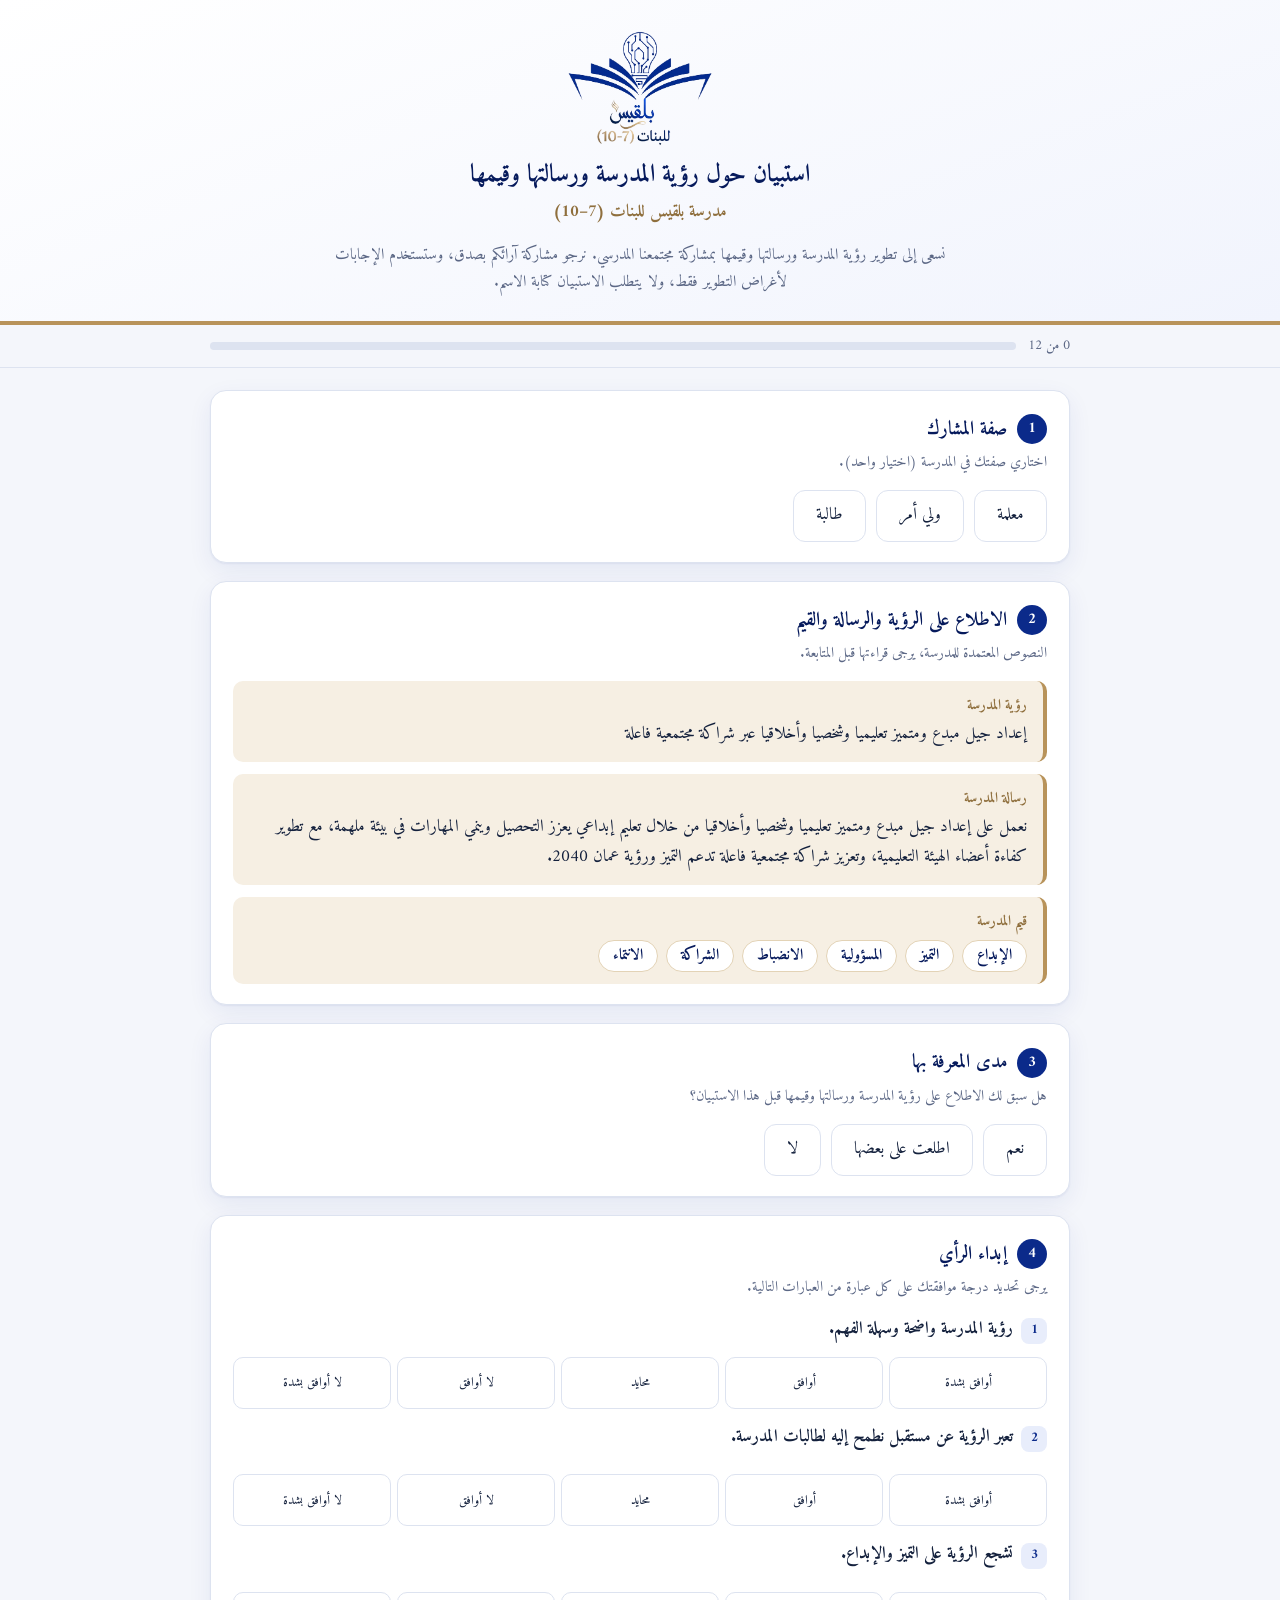
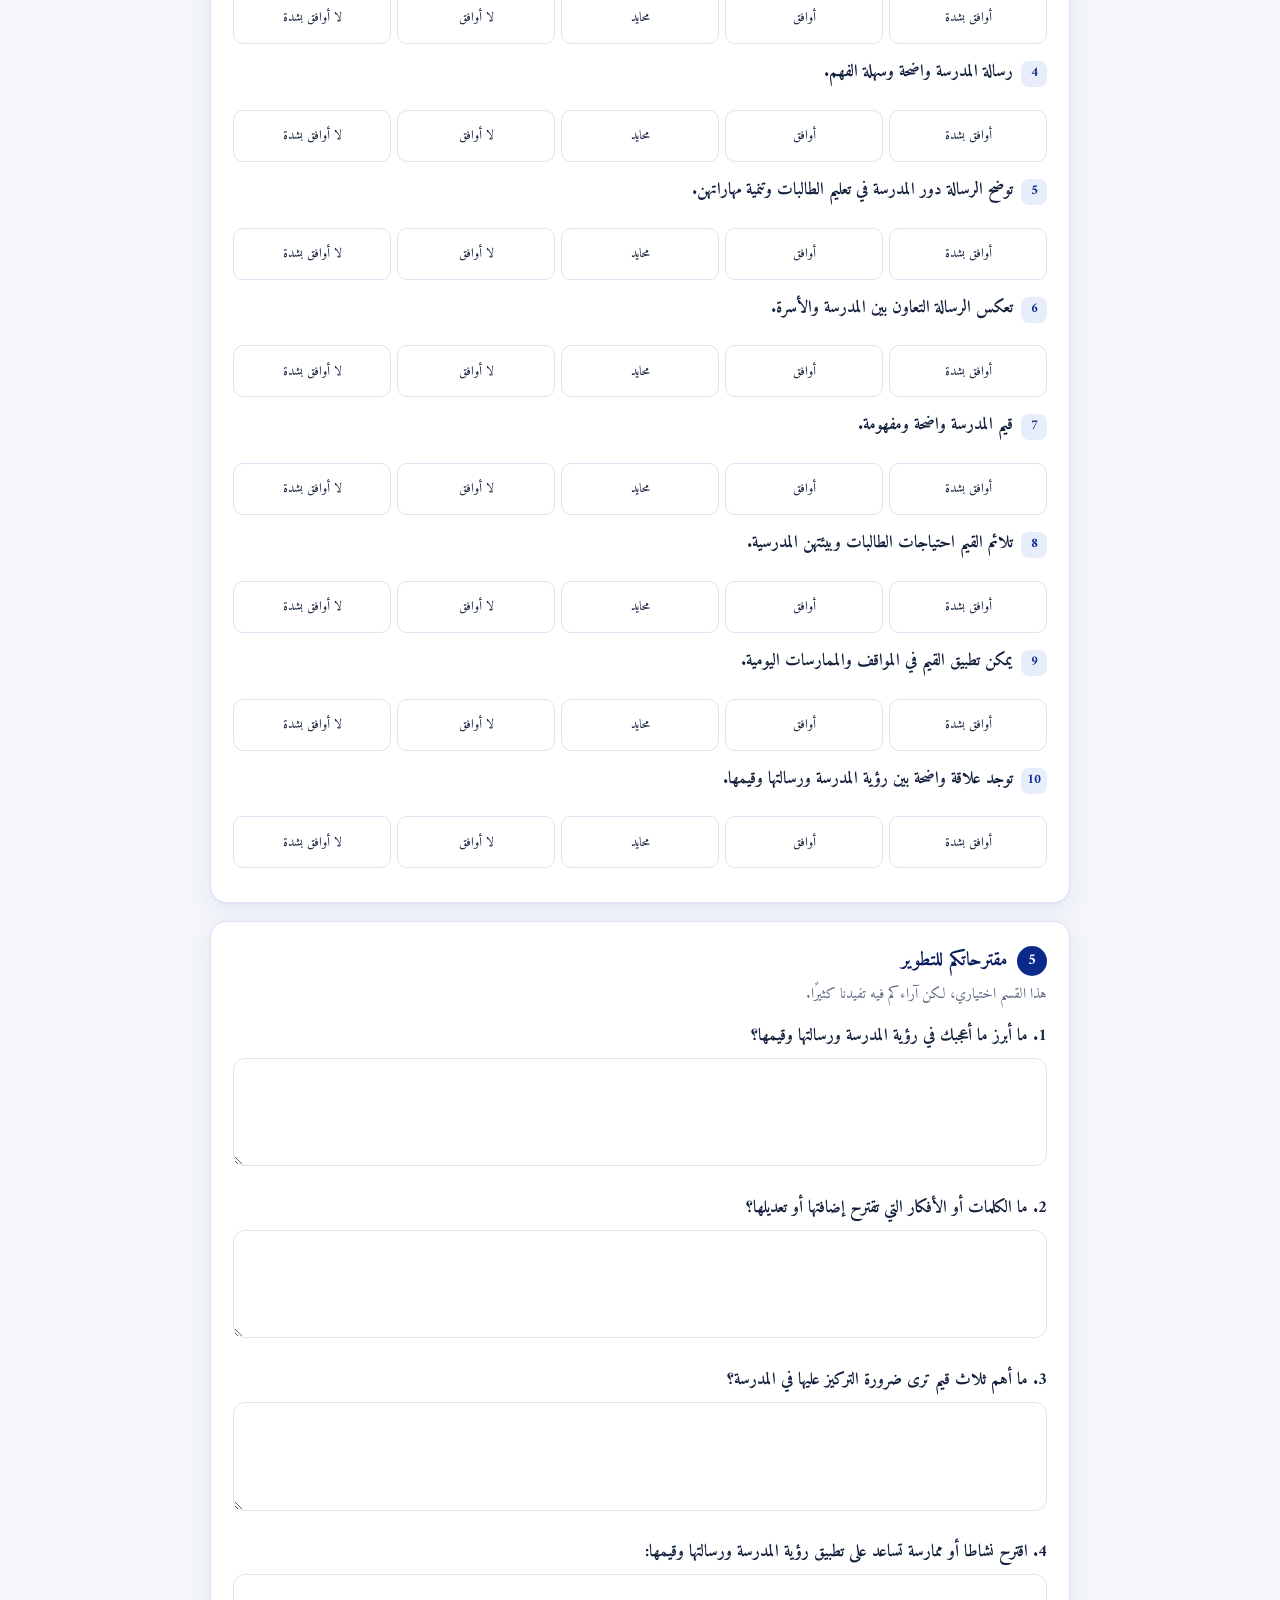
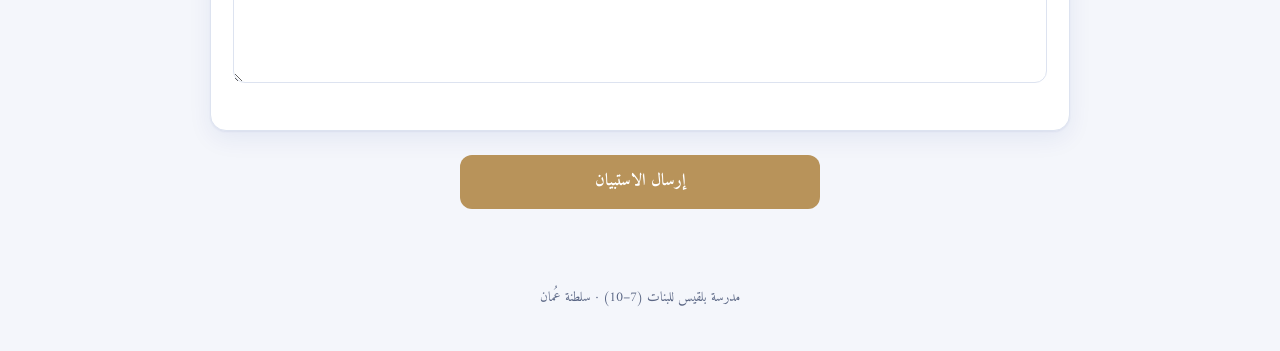
==== index.html @ f8c1ed74 "Upload H1 project" ====
<!doctype html>
<html lang="ar" dir="rtl">
<head>
  <meta charset="utf-8">
  <meta name="viewport" content="width=device-width, initial-scale=1">
  <meta name="robots" content="noindex">
  <title>استبيان الرؤية والرسالة والقيم | مدرسة بلقيس للبنات (٧–١٠)</title>
  <link rel="preconnect" href="https://fonts.googleapis.com">
  <link rel="preconnect" href="https://fonts.gstatic.com" crossorigin>
  <link href="https://fonts.googleapis.com/css2?family=Amiri:wght@400;700&display=swap" rel="stylesheet">
  <link rel="stylesheet" href="style.css">
  <link rel="icon" href="assets/logo.png">
</head>
<body>

<header class="hero">
  <div class="wrap">
    <img class="logo" src="assets/logo.png" alt="شعار مدرسة بلقيس للبنات (٧–١٠)">
    <h1>استبيان حول رؤية المدرسة ورسالتها وقيمها</h1>
    <p class="school" id="schoolName"></p>
    <p class="intro">نسعى إلى تطوير رؤية المدرسة ورسالتها وقيمها بمشاركة مجتمعنا المدرسي. نرجو مشاركة آرائكم بصدق، وستستخدم الإجابات لأغراض التطوير فقط، ولا يتطلب الاستبيان كتابة الاسم.</p>
  </div>
</header>

<div class="progress" id="progress">
  <div class="wrap inner">
    <span id="progressText">٠ من ١٢</span>
    <div class="bar"><i id="progressBar"></i></div>
  </div>
</div>

<main class="wrap">
  <noscript><div class="notice error">يحتاج الاستبيان إلى تفعيل JavaScript في المتصفح.</div></noscript>
  <div id="demoBanner"></div>
  <div id="alreadyBanner"></div>

  <form id="form" novalidate autocomplete="off">

    <!-- أولا: صفة المشارك -->
    <section class="card" id="sec-role">
      <h2><span class="step">١</span> صفة المشارك</h2>
      <p class="hint">اختاري صفتك في المدرسة (اختيار واحد).</p>
      <div class="choices" id="roleChoices"></div>
      <div class="err-msg">يرجى اختيار صفة المشارك.</div>
    </section>

    <!-- ثانيا: الاطلاع على النصوص -->
    <section class="card" id="sec-official">
      <h2><span class="step">٢</span> الاطلاع على الرؤية والرسالة والقيم</h2>
      <p class="hint">النصوص المعتمدة للمدرسة، يرجى قراءتها قبل المتابعة.</p>
      <div class="official">
        <div class="item"><b>رؤية المدرسة</b><p id="txtVision"></p></div>
        <div class="item"><b>رسالة المدرسة</b><p id="txtMission"></p></div>
        <div class="item"><b>قيم المدرسة</b><div class="value-tags" id="txtValues"></div></div>
      </div>
    </section>

    <!-- ثالثا: مدى المعرفة -->
    <section class="card" id="sec-aware">
      <h2><span class="step">٣</span> مدى المعرفة بها</h2>
      <p class="hint">هل سبق لك الاطلاع على رؤية المدرسة ورسالتها وقيمها قبل هذا الاستبيان؟</p>
      <div class="choices" id="awareChoices"></div>
      <div class="err-msg">يرجى اختيار إجابة.</div>
    </section>

    <!-- رابعا: إبداء الرأي -->
    <section class="card" id="sec-likert">
      <h2><span class="step">٤</span> إبداء الرأي</h2>
      <p class="hint">يرجى تحديد درجة موافقتك على كل عبارة من العبارات التالية.</p>
      <div id="statements"></div>
    </section>

    <!-- خامسا: المقترحات -->
    <section class="card" id="sec-open">
      <h2><span class="step">٥</span> مقترحاتكم للتطوير</h2>
      <p class="hint">هذا القسم اختياري، لكن آراءكم فيه تفيدنا كثيرًا.</p>
      <div id="openFields"></div>
    </section>

    <!-- حقل فخ للروبوتات: لا يراه المستخدم -->
    <div class="hp" aria-hidden="true">
      <label>اتركه فارغًا <input type="text" name="website" id="hp" tabindex="-1" autocomplete="off"></label>
    </div>

    <div id="formError"></div>

    <div class="submit-row">
      <button class="btn gold" type="submit" id="submitBtn">إرسال الاستبيان</button>
    </div>
  </form>

  <section class="card thanks" id="thanks" hidden>
    <div class="check">✓</div>
    <h2>شكرًا لمشاركتكم</h2>
    <p>آراؤكم تسهم في بناء مستقبل أفضل لطالباتنا.</p>
    <button class="link-btn" id="newEntry" type="button">هذا جهاز مشترك؟ إدخال مشاركة جديدة</button>
  </section>
</main>

<footer>مدرسة بلقيس للبنات (٧–١٠) · سلطنة عُمان</footer>

<script src="config.js"></script>
<script>
(function () {
  "use strict";
  var C = window.SURVEY_CONFIG;
  var DONE_KEY = "balqis_vmv_survey_v1_done";
  var DEMO_KEY = "balqis_vmv_survey_v1_demo_rows";
  var TOTAL_REQUIRED = 2 + C.STATEMENTS.length;

  var $ = function (id) { return document.getElementById(id); };
  var AR_DIGITS = "٠١٢٣٤٥٦٧٨٩";
  function ar(n) { return String(n).replace(/\d/g, function (d) { return AR_DIGITS[d]; }); }
  function el(tag, attrs, html) {
    var e = document.createElement(tag);
    for (var k in (attrs || {})) { e.setAttribute(k, attrs[k]); }
    if (html != null) e.textContent = html;
    return e;
  }

  /* ---------- بناء الصفحة من الإعدادات ---------- */
  $("schoolName").textContent = C.SCHOOL_NAME;
  $("txtVision").textContent = C.VISION;
  $("txtMission").textContent = C.MISSION;
  C.VALUES.forEach(function (v) { $("txtValues").appendChild(el("span", {}, v)); });

  function buildChoices(containerId, name, items) {
    var box = $(containerId);
    items.forEach(function (it) {
      var lab = el("label", { "class": "choice" });
      var inp = el("input", { type: "radio", name: name, value: it.code });
      lab.appendChild(inp);
      lab.appendChild(el("span", {}, it.label));
      box.appendChild(lab);
    });
  }
  buildChoices("roleChoices", "role", C.ROLES);
  buildChoices("awareChoices", "aware", C.AWARE);

  var stBox = $("statements");
  C.STATEMENTS.forEach(function (s, i) {
    var fs = el("fieldset", { "class": "q", id: "q" + i });
    var lg = el("legend");
    lg.appendChild(el("span", { "class": "num" }, ar(i + 1)));
    lg.appendChild(document.createTextNode(s.text));
    fs.appendChild(lg);
    var sc = el("div", { "class": "scale", role: "radiogroup" });
    C.SCALE.forEach(function (o) {
      var lab = el("label", { "class": "opt" });
      lab.appendChild(el("input", { type: "radio", name: "q" + i, value: String(o.value) }));
      lab.appendChild(el("span", {}, o.label));
      sc.appendChild(lab);
    });
    fs.appendChild(sc);
    fs.appendChild(el("div", { "class": "err-msg" }, "يرجى اختيار درجة الموافقة لهذه العبارة."));
    stBox.appendChild(fs);
  });

  var openBox = $("openFields");
  C.OPEN_QUESTIONS.forEach(function (q, i) {
    var f = el("div", { "class": "field" });
    f.appendChild(el("label", { "for": "open" + i }, ar(i + 1) + ". " + q.title));
    f.appendChild(el("textarea", { id: "open" + i, maxlength: String(C.MAX_TEXT), rows: "3" }));
    f.appendChild(el("div", { "class": "count", id: "cnt" + i }, ""));
    openBox.appendChild(f);
    var ta = f.querySelector("textarea");
    ta.addEventListener("input", function () {
      var left = C.MAX_TEXT - ta.value.length;
      $("cnt" + i).textContent = left < 100 ? "المتبقي: " + ar(left) + " حرف" : "";
    });
  });

  /* ---------- وضع التجربة (قبل ربط Google Sheets) ---------- */
  if (!C.SCRIPT_URL) {
  }

  /* ---------- منع التكرار البسيط ---------- */
  function showAlready() {
    $("alreadyBanner").innerHTML = '<div class="notice info">سجّلنا مشاركة من هذا الجهاز من قبل، شكرًا لك. إن كان الجهاز مشتركًا يمكنك <button type="button" class="link-btn" id="allowAgain">إدخال مشاركة جديدة</button>.</div>';
    $("allowAgain").addEventListener("click", function () {
      try { localStorage.removeItem(DONE_KEY); } catch (e) {}
      $("alreadyBanner").innerHTML = "";
    });
  }
  try { if (localStorage.getItem(DONE_KEY)) showAlready(); } catch (e) {}

  /* ---------- التقدم ---------- */
  function answeredCount() {
    var n = 0;
    if (document.querySelector('input[name="role"]:checked')) n++;
    if (document.querySelector('input[name="aware"]:checked')) n++;
    for (var i = 0; i < C.STATEMENTS.length; i++) {
      if (document.querySelector('input[name="q' + i + '"]:checked')) n++;
    }
    return n;
  }
  function updateProgress() {
    var n = answeredCount();
    $("progressText").textContent = ar(n) + " من " + ar(TOTAL_REQUIRED);
    $("progressBar").style.width = Math.round(n / TOTAL_REQUIRED * 100) + "%";
  }
  $("form").addEventListener("change", function (e) {
    updateProgress();
    var host = e.target.closest(".card, .q");
    if (host) host.classList.remove("invalid");
    var q = e.target.closest(".q");
    if (q) q.classList.remove("invalid");
  });
  updateProgress();

  /* ---------- التحقق ---------- */
  function validate() {
    var firstBad = null;
    function mark(node, bad) {
      node.classList.toggle("invalid", bad);
      if (bad && !firstBad) firstBad = node;
    }
    mark($("sec-role"), !document.querySelector('input[name="role"]:checked'));
    mark($("sec-aware"), !document.querySelector('input[name="aware"]:checked'));
    var anyLikertBad = false;
    for (var i = 0; i < C.STATEMENTS.length; i++) {
      var bad = !document.querySelector('input[name="q' + i + '"]:checked');
      mark($("q" + i), bad);
      if (bad) anyLikertBad = true;
    }
    return firstBad;
  }

  /* ---------- الإرسال ---------- */
  var sending = false;
  function showError(msg) {
    $("formError").innerHTML = "";
    var d = el("div", { "class": "notice error", role: "alert" }, msg);
    $("formError").appendChild(d);
  }

  function collect() {
    var answers = [];
    for (var i = 0; i < C.STATEMENTS.length; i++) {
      answers.push(parseInt(document.querySelector('input[name="q' + i + '"]:checked').value, 10));
    }
    return {
      action: "submit",
      role: document.querySelector('input[name="role"]:checked').value,
      aware: document.querySelector('input[name="aware"]:checked').value,
      answers: answers,
      open: C.OPEN_QUESTIONS.map(function (q, i) { return $("open" + i).value.trim().slice(0, C.MAX_TEXT); }),
      hp: $("hp").value
    };
  }

  function finishOk() {
    try { localStorage.setItem(DONE_KEY, String(Date.now())); } catch (e) {}
    $("form").hidden = true;
    $("progress").hidden = true;
    $("alreadyBanner").innerHTML = "";
    $("thanks").hidden = false;
    window.scrollTo({ top: 0, behavior: "smooth" });
  }

  $("form").addEventListener("submit", function (ev) {
    ev.preventDefault();
    if (sending) return;
    $("formError").innerHTML = "";
    var bad = validate();
    if (bad) {
      bad.scrollIntoView({ behavior: "smooth", block: "center" });
      showError("بعض الأسئلة المطلوبة لم تُجب بعد، وقد وُضعت عليها علامة حمراء.");
      return;
    }
    var payload = collect();

    /* وضع التجربة: حفظ محلي فقط */
    if (!C.SCRIPT_URL) {
      try {
        var rows = JSON.parse(localStorage.getItem(DEMO_KEY) || "[]");
        rows.push({ t: new Date().toISOString(), role: payload.role, aware: payload.aware, q: payload.answers, open: payload.open });
        localStorage.setItem(DEMO_KEY, JSON.stringify(rows));
      } catch (e) {}
      finishOk();
      return;
    }

    sending = true;
    var btn = $("submitBtn");
    btn.disabled = true;
    btn.textContent = "جارٍ الإرسال…";

    var ctrl = ("AbortController" in window) ? new AbortController() : null;
    var timer = setTimeout(function () { if (ctrl) ctrl.abort(); }, 25000);

    fetch(C.SCRIPT_URL, {
      method: "POST",
      body: JSON.stringify(payload),          // نص عادي: لا يحتاج preflight
      signal: ctrl ? ctrl.signal : undefined
    })
      .then(function (r) { return r.json(); })
      .then(function (res) {
        clearTimeout(timer);
        if (res && res.ok) { finishOk(); }
        else { throw new Error((res && res.error) || "server"); }
      })
      .catch(function () {
        clearTimeout(timer);
        showError("تعذّر إرسال الاستبيان. يرجى التأكد من الاتصال بالإنترنت ثم الضغط على «إرسال» مرة أخرى. إجاباتك ما زالت محفوظة في الصفحة.");
      })
      .then(function () {
        sending = false;
        btn.disabled = false;
        btn.textContent = "إرسال الاستبيان";
      });
  });

  $("newEntry").addEventListener("click", function () {
    try { localStorage.removeItem(DONE_KEY); } catch (e) {}
    window.location.reload();
  });
})();
</script>
</body>
</html>
---- style.css ----
/* ===== الخطوط =====
   لاستخدام خطوطك الخاصة (KA Hand Naskh / NT Panorama Naskh / Elgharib):
   ضع ملف الخط داخل site/assets/fonts/ بالاسم المذكور أدناه وسيعمل تلقائياً،
   وإن لم يوجد يُستخدم Amiri من Google Fonts. */
@font-face { font-family: "MyBodyFont"; font-weight: 400 800; font-display: swap;
  src: local("KAHandNaskhV2MOBFIXED-Regular"), url("assets/fonts/body.woff2") format("woff2"), url("assets/fonts/body.ttf") format("truetype"); }
@font-face { font-family: "MyHeadFont"; font-weight: 400 800; font-display: swap;
  src: local("NTPanoramaNaskh-Regular"), url("assets/fonts/heading.woff2") format("woff2"), url("assets/fonts/heading.ttf") format("truetype"); }
:root {
  --font-body: "MyBodyFont", "Amiri", "Noto Naskh Arabic", "Segoe UI", Tahoma, serif;
  --font-head: "MyHeadFont", "Amiri", "Noto Naskh Arabic", "Segoe UI", Tahoma, serif;
}
h1, h2, h3, legend, .hero h1, .topbar h1, .dash-card h2, .thanks h2 { font-family: var(--font-head); font-weight: 700; }

/* =====================================================================
   style.css — تصميم مشترك للاستبيان ولوحة التحليلات (عربي RTL)
   ألوان مأخوذة من شعار المدرسة: كحلي + ذهبي
   ===================================================================== */

:root {
  --navy: #0b2a8a;
  --navy-dark: #061a5c;
  --navy-soft: #e8edfb;
  --gold: #b8935a;
  --gold-dark: #8f6f3d;
  --gold-soft: #f6efe3;
  --bg: #f4f6fb;
  --card: #ffffff;
  --text: #14213d;
  --muted: #5b6785;
  --line: #dde3f0;
  --ok: #1b7a4b;
  --warn: #b45309;
  --bad: #b3261e;
  --radius: 16px;
  --shadow: 0 1px 2px rgba(11, 42, 138, .06), 0 8px 24px rgba(11, 42, 138, .07);
}

* { box-sizing: border-box; }

html { -webkit-text-size-adjust: 100%; }

body {
  margin: 0;
  background: var(--bg);
  color: var(--text);
  font-family: var(--font-body);
  font-size: 17px;
  line-height: 1.75;
}

button, input, textarea { font: inherit; color: inherit; }

.wrap { width: min(860px, 100% - 32px); margin-inline: auto; }
.wrap.wide { width: min(1120px, 100% - 32px); }

/* ---------- الترويسة ---------- */
.hero {
  background: linear-gradient(160deg, #fff 0%, #f1f4fd 100%);
  border-bottom: 4px solid var(--gold);
  padding: 28px 0 24px;
  text-align: center;
}
.hero img.logo { width: 150px; height: auto; display: block; margin: 0 auto 8px; }
.hero h1 { margin: 6px 0 4px; font-size: 1.55rem; line-height: 1.5; color: var(--navy-dark); font-weight: 800; }
.hero p.school { margin: 0; color: var(--gold-dark); font-weight: 700; }
.hero p.intro { margin: 14px auto 0; max-width: 620px; color: var(--muted); font-size: .98rem; }

.pill-note {
  display: inline-block; margin-top: 12px; padding: 4px 14px; border-radius: 999px;
  background: var(--gold-soft); color: var(--gold-dark); font-size: .88rem; font-weight: 700;
}

/* ---------- شريط التقدم ---------- */
.progress {
  position: sticky; top: 0; z-index: 20;
  background: rgba(244, 246, 251, .94); backdrop-filter: blur(6px);
  border-bottom: 1px solid var(--line);
}
.progress .inner { display: flex; align-items: center; gap: 12px; padding: 9px 0; font-size: .86rem; color: var(--muted); }
.progress .bar { flex: 1; height: 8px; border-radius: 99px; background: var(--line); overflow: hidden; }
.progress .bar > i { display: block; height: 100%; width: 0; background: linear-gradient(90deg, var(--navy), var(--gold)); border-radius: 99px; transition: width .25s ease; }

/* ---------- البطاقات والأقسام ---------- */
main { padding: 22px 0 60px; }

.card {
  background: var(--card); border: 1px solid var(--line); border-radius: var(--radius);
  box-shadow: var(--shadow); padding: 22px 22px 20px; margin-bottom: 18px;
}
.card h2 {
  margin: 0 0 4px; font-size: 1.2rem; color: var(--navy-dark); font-weight: 800;
  display: flex; align-items: center; gap: 10px;
}
.card h2 .step {
  flex: none; width: 30px; height: 30px; border-radius: 50%;
  background: var(--navy); color: #fff; font-size: .95rem;
  display: grid; place-items: center; font-weight: 700;
}
.card .hint { margin: 0 0 14px; color: var(--muted); font-size: .92rem; }
.card.invalid { border-color: var(--bad); box-shadow: 0 0 0 3px rgba(179, 38, 30, .12); }
.err-msg { display: none; color: var(--bad); font-size: .9rem; font-weight: 700; margin-top: 10px; }
.card.invalid .err-msg, .q.invalid .err-msg { display: block; }

/* ---------- خيارات الاختيار (راديو) ---------- */
.choices { display: flex; flex-wrap: wrap; gap: 10px; }
.choice { position: relative; }
.choice input { position: absolute; opacity: 0; inset: 0; width: 100%; height: 100%; margin: 0; cursor: pointer; }
.choice span {
  display: block; padding: 10px 22px; border: 1.5px solid var(--line); border-radius: 12px;
  background: #fff; font-weight: 500; cursor: pointer; transition: all .15s ease; min-height: 46px;
}
.choice:hover span { border-color: var(--navy); }
.choice input:checked + span { background: var(--navy); border-color: var(--navy); color: #fff; font-weight: 700; }
.choice input:focus-visible + span { outline: 3px solid var(--gold); outline-offset: 2px; }

/* ---------- النصوص المعتمدة ---------- */
.official { display: grid; gap: 12px; }
.official .item { border-inline-start: 4px solid var(--gold); background: var(--gold-soft); border-radius: 10px; padding: 12px 16px; }
.official .item b { display: block; color: var(--gold-dark); font-size: .9rem; margin-bottom: 2px; }
.official .item p { margin: 0; }
.value-tags { display: flex; flex-wrap: wrap; gap: 8px; margin-top: 6px; }
.value-tags span { background: #fff; border: 1px solid #e3d3b6; color: var(--navy-dark); padding: 2px 14px; border-radius: 99px; font-weight: 700; font-size: .95rem; }

/* ---------- عبارات المقياس ---------- */
.q { border: 0; padding: 14px 0; margin: 0; border-top: 1px dashed var(--line); }
.q:first-of-type { border-top: 0; padding-top: 4px; }
.q legend { padding: 0; font-weight: 700; margin-bottom: 8px; float: none; width: 100%; }
.q legend .num {
  display: inline-grid; place-items: center; width: 26px; height: 26px; margin-inline-end: 8px;
  border-radius: 8px; background: var(--navy-soft); color: var(--navy); font-size: .85rem; font-weight: 800;
}
.q .scale { display: grid; grid-template-columns: repeat(5, 1fr); gap: 6px; }
.q .opt { position: relative; }
.q .opt input { position: absolute; opacity: 0; inset: 0; width: 100%; height: 100%; margin: 0; cursor: pointer; }
.q .opt span {
  display: flex; align-items: center; justify-content: center; text-align: center;
  min-height: 52px; padding: 6px 4px; border: 1.5px solid var(--line); border-radius: 10px;
  font-size: .82rem; line-height: 1.35; background: #fff; transition: all .15s ease; cursor: pointer;
}
.q .opt:hover span { border-color: var(--navy); }
.q .opt input:checked + span { background: var(--navy); border-color: var(--navy); color: #fff; font-weight: 700; }
.q .opt input:focus-visible + span { outline: 3px solid var(--gold); outline-offset: 2px; }
.q.invalid legend { color: var(--bad); }

/* ---------- الحقول النصية ---------- */
.field { margin-bottom: 16px; }
.field label { display: block; font-weight: 700; margin-bottom: 6px; }
.field textarea {
  width: 100%; min-height: 84px; resize: vertical; padding: 10px 14px; background: #fff;
  border: 1.5px solid var(--line); border-radius: 12px; line-height: 1.7;
}
.field textarea:focus, .login input:focus, .toolbar input:focus { outline: 3px solid rgba(184, 147, 90, .5); border-color: var(--gold); }
.field .count { text-align: start; font-size: .8rem; color: var(--muted); }

/* حقل الفخ للروبوتات — مخفي عن البشر */
/* لا نستخدم left:-9999px: في صفحة RTL يوسّع مساحة التمرير ويكسر الجوال */
.hp { position: absolute !important; top: 0; inset-inline-start: 0; width: 0; height: 0; overflow: hidden; opacity: 0; pointer-events: none; }

/* ---------- الأزرار ---------- */
.btn {
  display: inline-flex; align-items: center; justify-content: center; gap: 8px;
  padding: 12px 28px; border: 0; border-radius: 12px; cursor: pointer; font-weight: 700;
  background: var(--navy); color: #fff; min-height: 48px; transition: background .15s ease, transform .1s ease;
}
.btn:hover { background: var(--navy-dark); }
.btn:active { transform: translateY(1px); }
.btn:disabled { opacity: .6; cursor: wait; }
.btn.gold { background: var(--gold); color: #fff; }
.btn.gold:hover { background: var(--gold-dark); }
.btn.ghost { background: #fff; color: var(--navy); border: 1.5px solid var(--navy); }
.btn.ghost:hover { background: var(--navy-soft); }
.btn.small { padding: 7px 16px; min-height: 38px; font-size: .9rem; }
.submit-row { text-align: center; padding-top: 6px; }
.submit-row .btn { width: min(360px, 100%); font-size: 1.05rem; }

.notice { border-radius: 12px; padding: 12px 16px; font-size: .94rem; margin-bottom: 16px; }
.notice.demo { background: #fff7e6; border: 1px solid #f0d9a8; color: #7a5200; }
.notice.error { background: #fdecea; border: 1px solid #f3b9b4; color: var(--bad); font-weight: 700; }
.notice.info { background: var(--navy-soft); border: 1px solid #c7d3f5; color: var(--navy-dark); }

/* ---------- شاشة الشكر ---------- */
.thanks { text-align: center; padding: 40px 20px; }
.thanks .check { width: 76px; height: 76px; border-radius: 50%; background: var(--ok); color: #fff; font-size: 2.4rem; display: grid; place-items: center; margin: 0 auto 14px; }
.thanks h2 { justify-content: center; font-size: 1.45rem; }
.thanks p { color: var(--muted); }
.link-btn { background: none; border: 0; color: var(--navy); text-decoration: underline; cursor: pointer; padding: 6px; font-size: .92rem; }

footer { text-align: center; color: var(--muted); font-size: .85rem; padding: 18px 0 40px; }

/* =====================================================================
   لوحة التحليلات
   ===================================================================== */
.topbar { background: #fff; border-bottom: 4px solid var(--gold); }
.topbar .inner { display: flex; align-items: center; gap: 14px; padding: 12px 0; flex-wrap: wrap; }
.topbar img { height: 62px; width: auto; }
.topbar h1 { margin: 0; font-size: 1.15rem; color: var(--navy-dark); font-weight: 800; line-height: 1.4; }
.topbar .sub { color: var(--muted); font-size: .85rem; }
.topbar .spacer { flex: 1; }

.login { max-width: 420px; margin: 48px auto; text-align: center; }
.login input {
  width: 100%; padding: 12px 14px; border: 1.5px solid var(--line); border-radius: 12px; margin: 12px 0; text-align: center; background: #fff; direction: ltr;
}
.login .btn { width: 100%; }
.login .or { color: var(--muted); font-size: .85rem; margin: 14px 0 8px; }

.toolbar { display: flex; flex-wrap: wrap; gap: 8px; align-items: center; margin: 18px 0; }
.toolbar .spacer { flex: 1; }
.toolbar .stamp { color: var(--muted); font-size: .84rem; }

.kpis { display: grid; grid-template-columns: repeat(auto-fit, minmax(160px, 1fr)); gap: 12px; margin-bottom: 18px; }
.kpi { background: #fff; border: 1px solid var(--line); border-radius: var(--radius); padding: 14px 16px; box-shadow: var(--shadow); }
.kpi .v { font-size: 1.9rem; font-weight: 800; color: var(--navy); line-height: 1.2; font-variant-numeric: tabular-nums; }
.kpi .l { color: var(--muted); font-size: .88rem; }
.kpi.gold .v { color: var(--gold-dark); }

.dash-card { background: #fff; border: 1px solid var(--line); border-radius: var(--radius); box-shadow: var(--shadow); padding: 20px; margin-bottom: 18px; }
.dash-card h2 { margin: 0 0 4px; font-size: 1.12rem; color: var(--navy-dark); font-weight: 800; }
.dash-card .hint { margin: 0 0 14px; color: var(--muted); font-size: .88rem; }

.grid2 { display: grid; grid-template-columns: 1fr 1fr; gap: 18px; }
@media (max-width: 760px) { .grid2 { grid-template-columns: 1fr; } }

/* أشرطة */
.hbar { display: grid; grid-template-columns: 130px 1fr 64px; gap: 10px; align-items: center; margin: 8px 0; font-size: .92rem; }
.hbar .track { height: 18px; background: #eef1f8; border-radius: 99px; overflow: hidden; }
.hbar .fill { height: 100%; border-radius: 99px; background: var(--navy); min-width: 2px; }
.hbar .fill.gold { background: var(--gold); }
.hbar .num { color: var(--muted); font-variant-numeric: tabular-nums; text-align: start; }

.legend { display: flex; flex-wrap: wrap; gap: 6px 16px; font-size: .82rem; color: var(--muted); margin: 6px 0 12px; }
.legend i { display: inline-block; width: 12px; height: 12px; border-radius: 3px; margin-inline-end: 6px; vertical-align: -1px; }

.c5 { background: #1b7a4b; } .c4 { background: #78b992; } .c3 { background: #c9ced9; } .c2 { background: #eba765; } .c1 { background: #c4452d; }

.stmt { padding: 12px 0; border-top: 1px dashed var(--line); }
.stmt:first-of-type { border-top: 0; }
.stmt .head { display: flex; gap: 10px; align-items: baseline; justify-content: space-between; flex-wrap: wrap; }
.stmt .t { font-weight: 700; }
.stmt .t em { font-style: normal; color: var(--gold-dark); margin-inline-end: 6px; }
.stmt .meta { color: var(--muted); font-size: .86rem; white-space: nowrap; }
.stmt .meta b { color: var(--navy); font-size: 1.05rem; }
.stack { display: flex; height: 26px; border-radius: 8px; overflow: hidden; margin-top: 6px; background: #eef1f8; }
.stack > div { display: grid; place-items: center; font-size: .74rem; font-weight: 700; color: #fff; min-width: 0; overflow: hidden; }
.stack > .c3 { color: #333b4f; } .stack > .c4 { color: #0f2e1d; } .stack > .c2 { color: #4a2a05; }

table.tbl { width: 100%; border-collapse: collapse; font-size: .92rem; }
table.tbl th, table.tbl td { padding: 8px 10px; border-bottom: 1px solid var(--line); text-align: center; }
table.tbl th { background: #f7f9fe; color: var(--navy-dark); font-weight: 800; position: sticky; top: 0; }
table.tbl td:first-child, table.tbl th:first-child { text-align: start; }
table.tbl td.heat { font-weight: 700; font-variant-numeric: tabular-nums; }
.tbl-scroll { overflow-x: auto; }
.small-n { color: var(--warn); font-size: .78rem; display: block; font-weight: 400; }

.insights { margin: 0; padding: 0; list-style: none; display: grid; gap: 8px; }
.insights li { background: var(--navy-soft); border-radius: 10px; padding: 10px 14px; font-size: .95rem; }
.insights li.warn { background: #fdf0e1; }

.tabs { display: flex; flex-wrap: wrap; gap: 6px; margin-bottom: 12px; }
.tab { border: 1.5px solid var(--line); background: #fff; border-radius: 99px; padding: 6px 16px; cursor: pointer; font-size: .9rem; font-weight: 700; color: var(--muted); }
.tab[aria-selected="true"] { background: var(--navy); color: #fff; border-color: var(--navy); }
.toolbar input[type="search"], .toolbar select { padding: 8px 12px; border: 1.5px solid var(--line); border-radius: 10px; background: #fff; min-height: 40px; }

.answers { display: grid; gap: 8px; max-height: 520px; overflow-y: auto; padding-inline-end: 4px; }
.answer { background: #fafbfe; border: 1px solid var(--line); border-radius: 10px; padding: 10px 14px; white-space: pre-wrap; word-break: break-word; }
.answer small { display: block; color: var(--muted); margin-top: 4px; font-size: .78rem; }
.empty { text-align: center; color: var(--muted); padding: 30px 10px; }

.spark { display: flex; align-items: flex-end; gap: 4px; height: 110px; padding-top: 6px; }
.spark .col { flex: 1; min-width: 8px; background: var(--navy); border-radius: 5px 5px 0 0; position: relative; }
.spark .col span { position: absolute; bottom: 100%; left: 0; right: 0; text-align: center; font-size: .7rem; color: var(--muted); }
.spark-labels { display: flex; justify-content: space-between; font-size: .74rem; color: var(--muted); margin-top: 4px; direction: ltr; }

/* ---------- الطباعة / حفظ PDF ---------- */
@media print {
  body { background: #fff; font-size: 12px; }
  .no-print, .toolbar, .progress { display: none !important; }
  .dash-card, .kpi { box-shadow: none; break-inside: avoid; }
  .answers { max-height: none; overflow: visible; }
  .topbar { border-bottom-width: 2px; }
  * { -webkit-print-color-adjust: exact; print-color-adjust: exact; }
}

@media (max-width: 520px) {
  body { font-size: 16px; }
  .card { padding: 18px 14px 16px; }
  .hero h1 { font-size: 1.3rem; }
  .q .opt span { font-size: .74rem; min-height: 58px; }
  .hbar { grid-template-columns: 96px 1fr 54px; }
}

/* ===== رسوم دائرية وأعمدة الخيارات (بأسلوب Microsoft Forms) ===== */
.donut-wrap { display: flex; align-items: center; justify-content: center; gap: 20px; flex-wrap: wrap; }
.donut svg { width: 170px; height: 170px; display: block; }
.dlegend { flex: 1; min-width: 160px; }
.dl { display: flex; align-items: center; gap: 8px; margin: 6px 0; font-size: .92rem; }
.dl i { width: 14px; height: 14px; border-radius: 4px; flex: none; }
.dl .dn { font-weight: 700; }
.dl .dv { color: var(--muted); margin-inline-start: auto; white-space: nowrap; font-variant-numeric: tabular-nums; }
.opts { margin-top: 6px; }
.hbar.obar { grid-template-columns: 112px 1fr 84px; margin: 5px 0; font-size: .86rem; }
.hbar.obar .track { height: 14px; }
@media (max-width: 520px) { .hbar.obar { grid-template-columns: 88px 1fr 72px; } }

/* ===== تخفيف الازدحام: تبويبات رئيسية وتفاصيل قابلة للطي ===== */
.main-tabs { margin: 4px 0 16px; position: sticky; top: 0; z-index: 5; background: var(--bg); padding: 8px 0; }
details.more { margin-top: 6px; }
details.more > summary { cursor: pointer; color: var(--navy); font-size: .84rem; font-weight: 700; list-style: none; padding: 2px 0; }
details.more > summary::-webkit-details-marker { display: none; }
details.more > summary::before { content: "◂ "; }
details.more[open] > summary::before { content: "▾ "; }
@media print { .panel[hidden] { display: block !important; } }

/* ===== دائرة مقارنة الفئات (رادار) ===== */
.radar svg { width: 100%; max-width: 420px; display: block; margin: 0 auto; }
.rlegend { max-width: 420px; margin: 6px auto 0; }
.rlegend .dv b { color: var(--navy-dark); }
.rlegend .dl { flex-wrap: wrap; }
.rlegend .dv { white-space: normal; }
.radar svg { max-width: 520px; }
.rlegend .dl { justify-content: center; gap: 10px; }
.rlegend .dv { margin-inline-start: 0; }
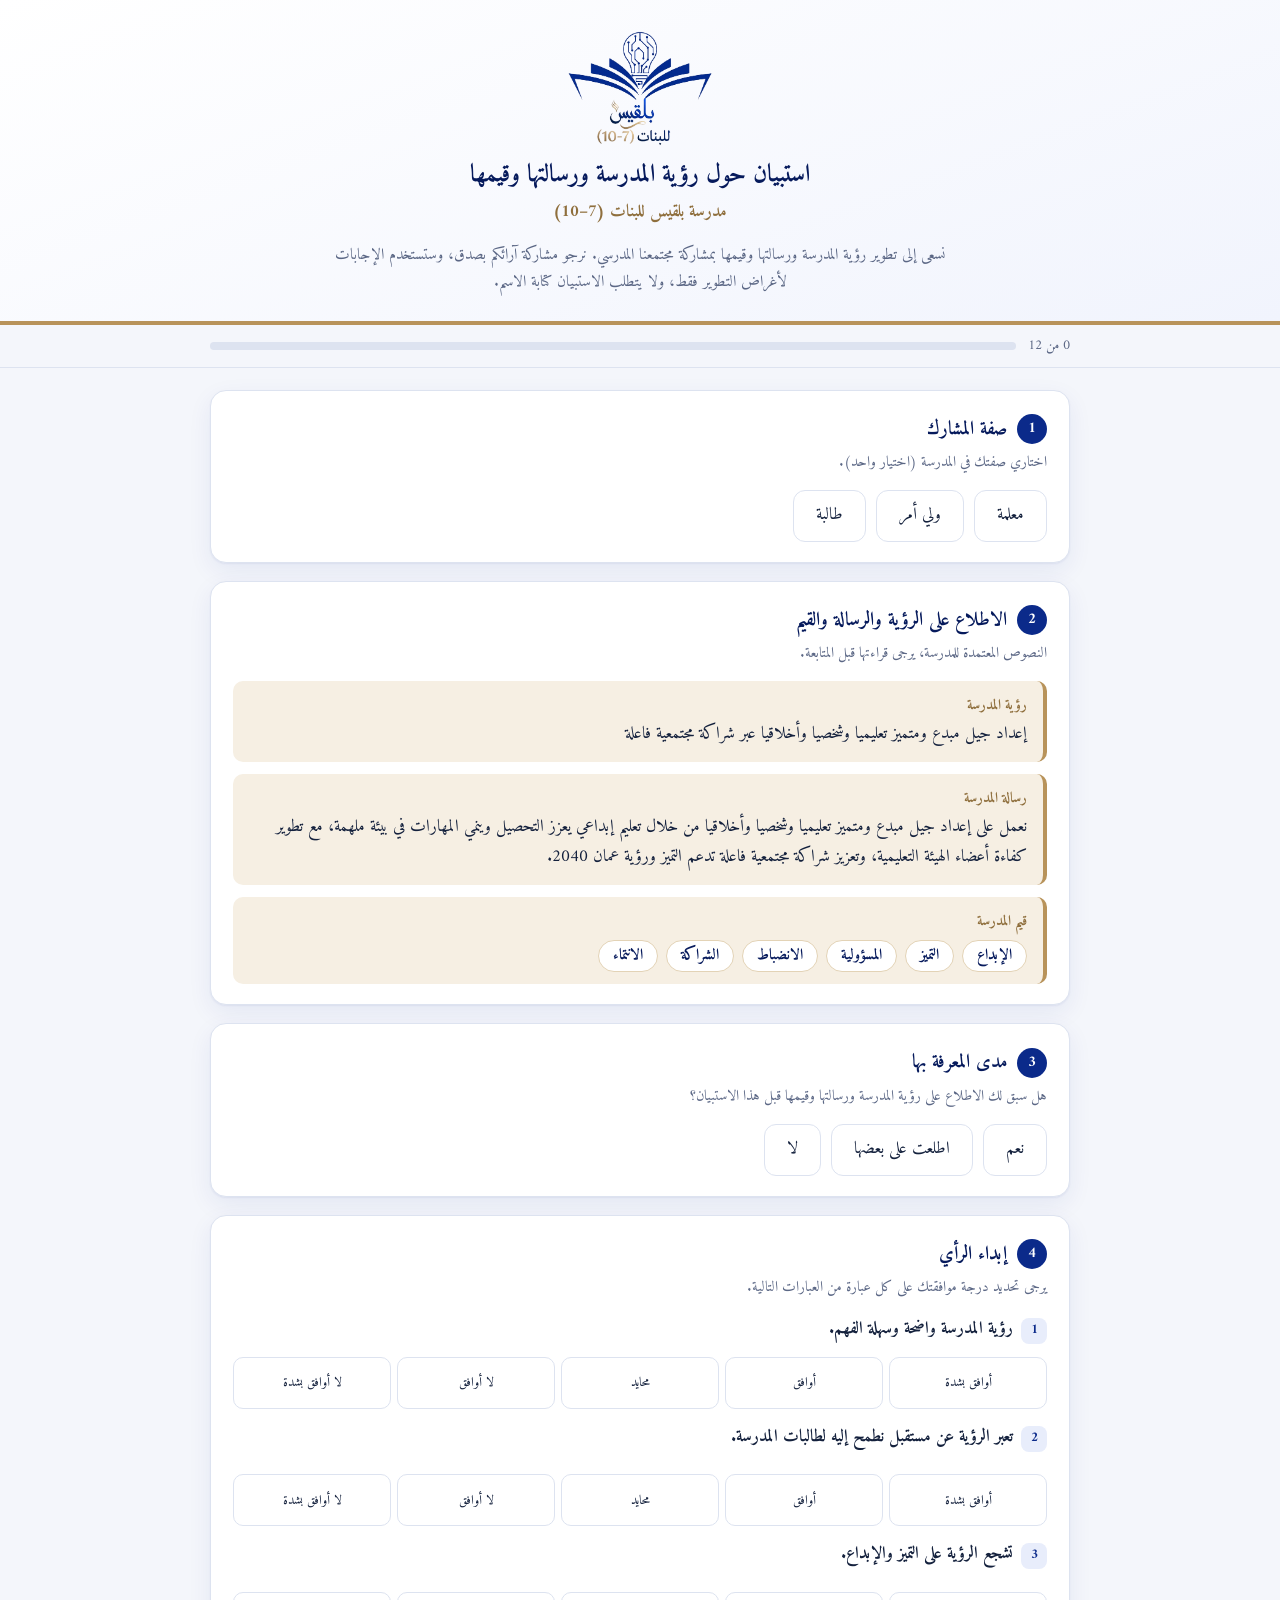
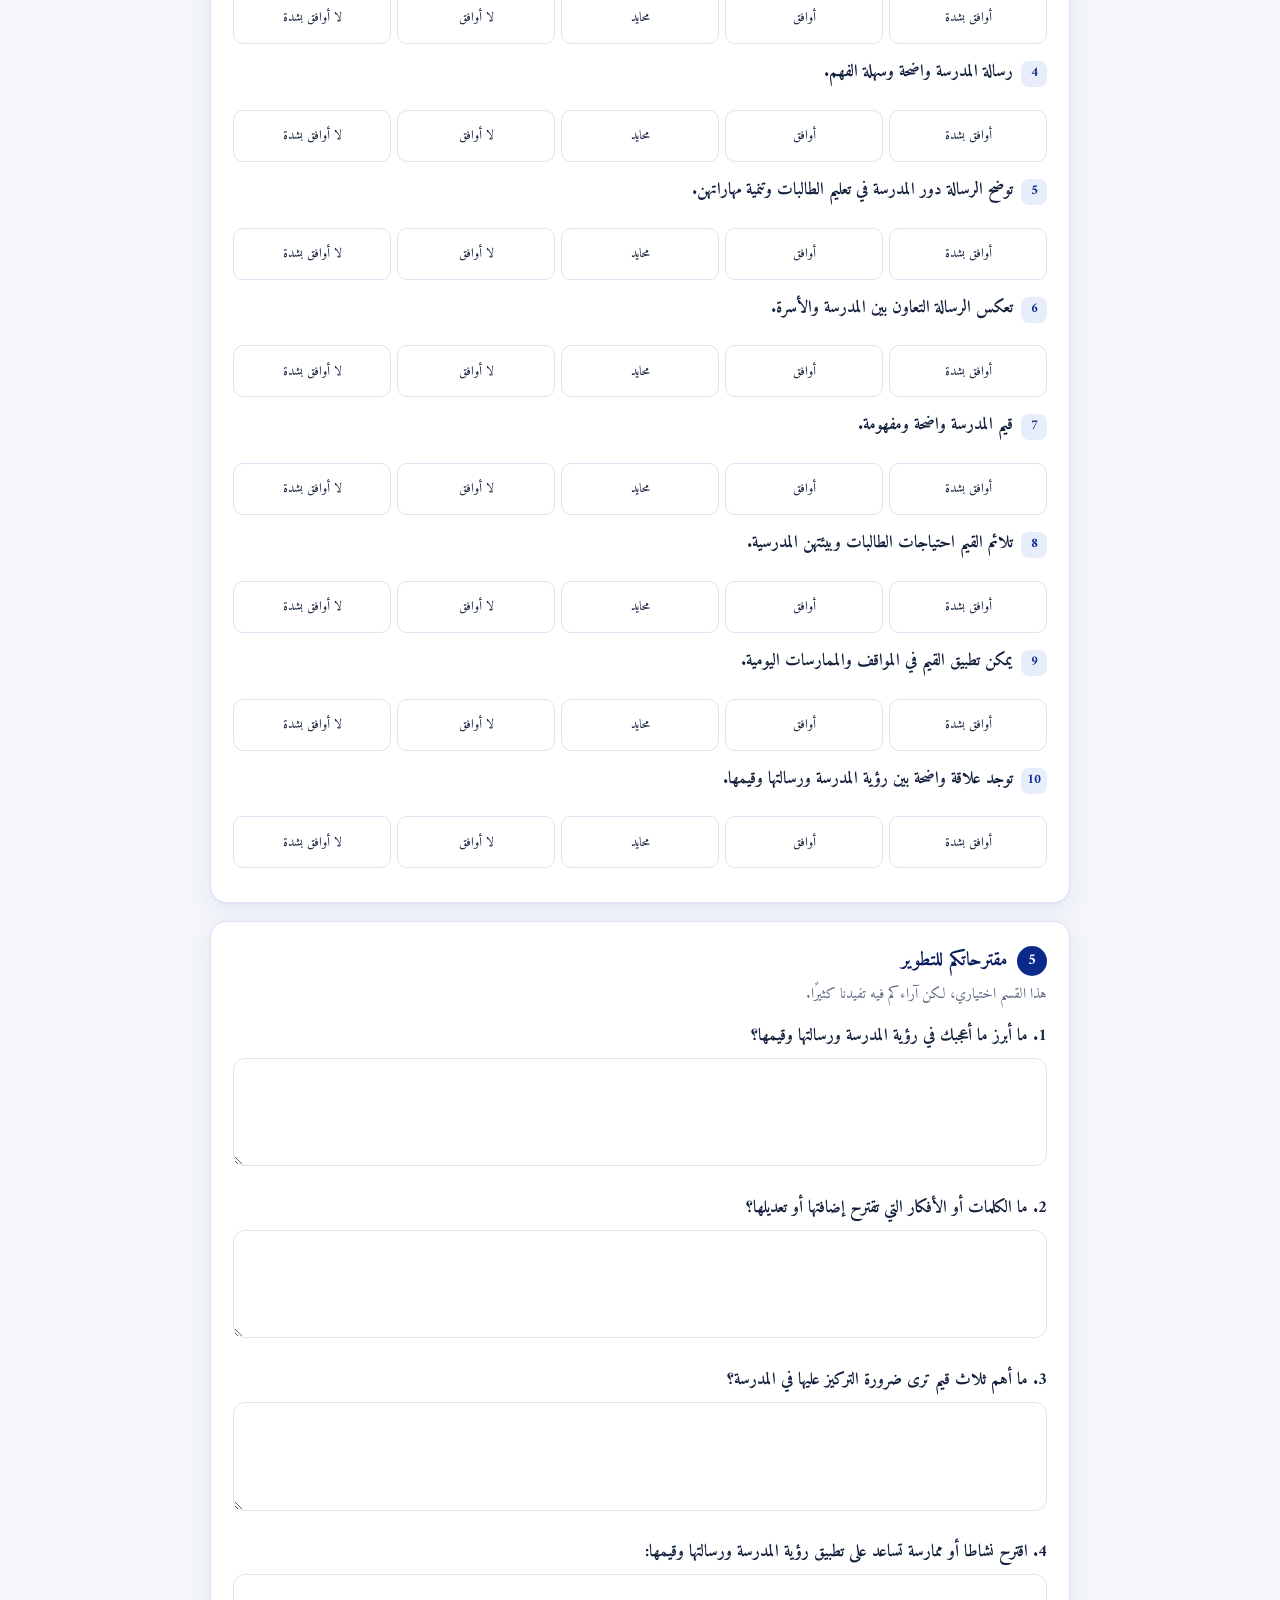
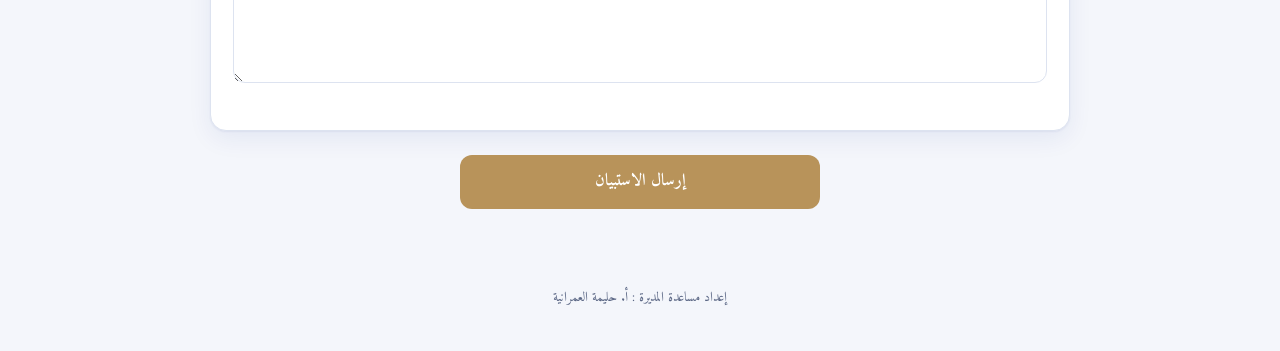
==== commit c18b643e: "Update index.html" ====
--- a/index.html
+++ b/index.html
@@ -97,7 +97,7 @@
   </section>
 </main>
 
-<footer>مدرسة بلقيس للبنات (٧–١٠) · سلطنة عُمان</footer>
+<footer>إعداد مساعدة المديرة : أ. حليمة العمرانية</footer>
 
 <script src="config.js"></script>
 <script>
--- a/style.css
+++ b/style.css
@@ -197,6 +197,7 @@
 .topbar h1 { margin: 0; font-size: 1.15rem; color: var(--navy-dark); font-weight: 800; line-height: 1.4; }
 .topbar .sub { color: var(--muted); font-size: .85rem; }
 .topbar .spacer { flex: 1; }
+.topbar .wrap.wide.inner { width: 100%; max-width: none; padding-inline: 28px; box-sizing: border-box; }
 
 .login { max-width: 420px; margin: 48px auto; text-align: center; }
 .login input {
@@ -311,13 +312,3 @@
 details.more > summary::before { content: "◂ "; }
 details.more[open] > summary::before { content: "▾ "; }
 @media print { .panel[hidden] { display: block !important; } }
-
-/* ===== دائرة مقارنة الفئات (رادار) ===== */
-.radar svg { width: 100%; max-width: 420px; display: block; margin: 0 auto; }
-.rlegend { max-width: 420px; margin: 6px auto 0; }
-.rlegend .dv b { color: var(--navy-dark); }
-.rlegend .dl { flex-wrap: wrap; }
-.rlegend .dv { white-space: normal; }
-.radar svg { max-width: 520px; }
-.rlegend .dl { justify-content: center; gap: 10px; }
-.rlegend .dv { margin-inline-start: 0; }
